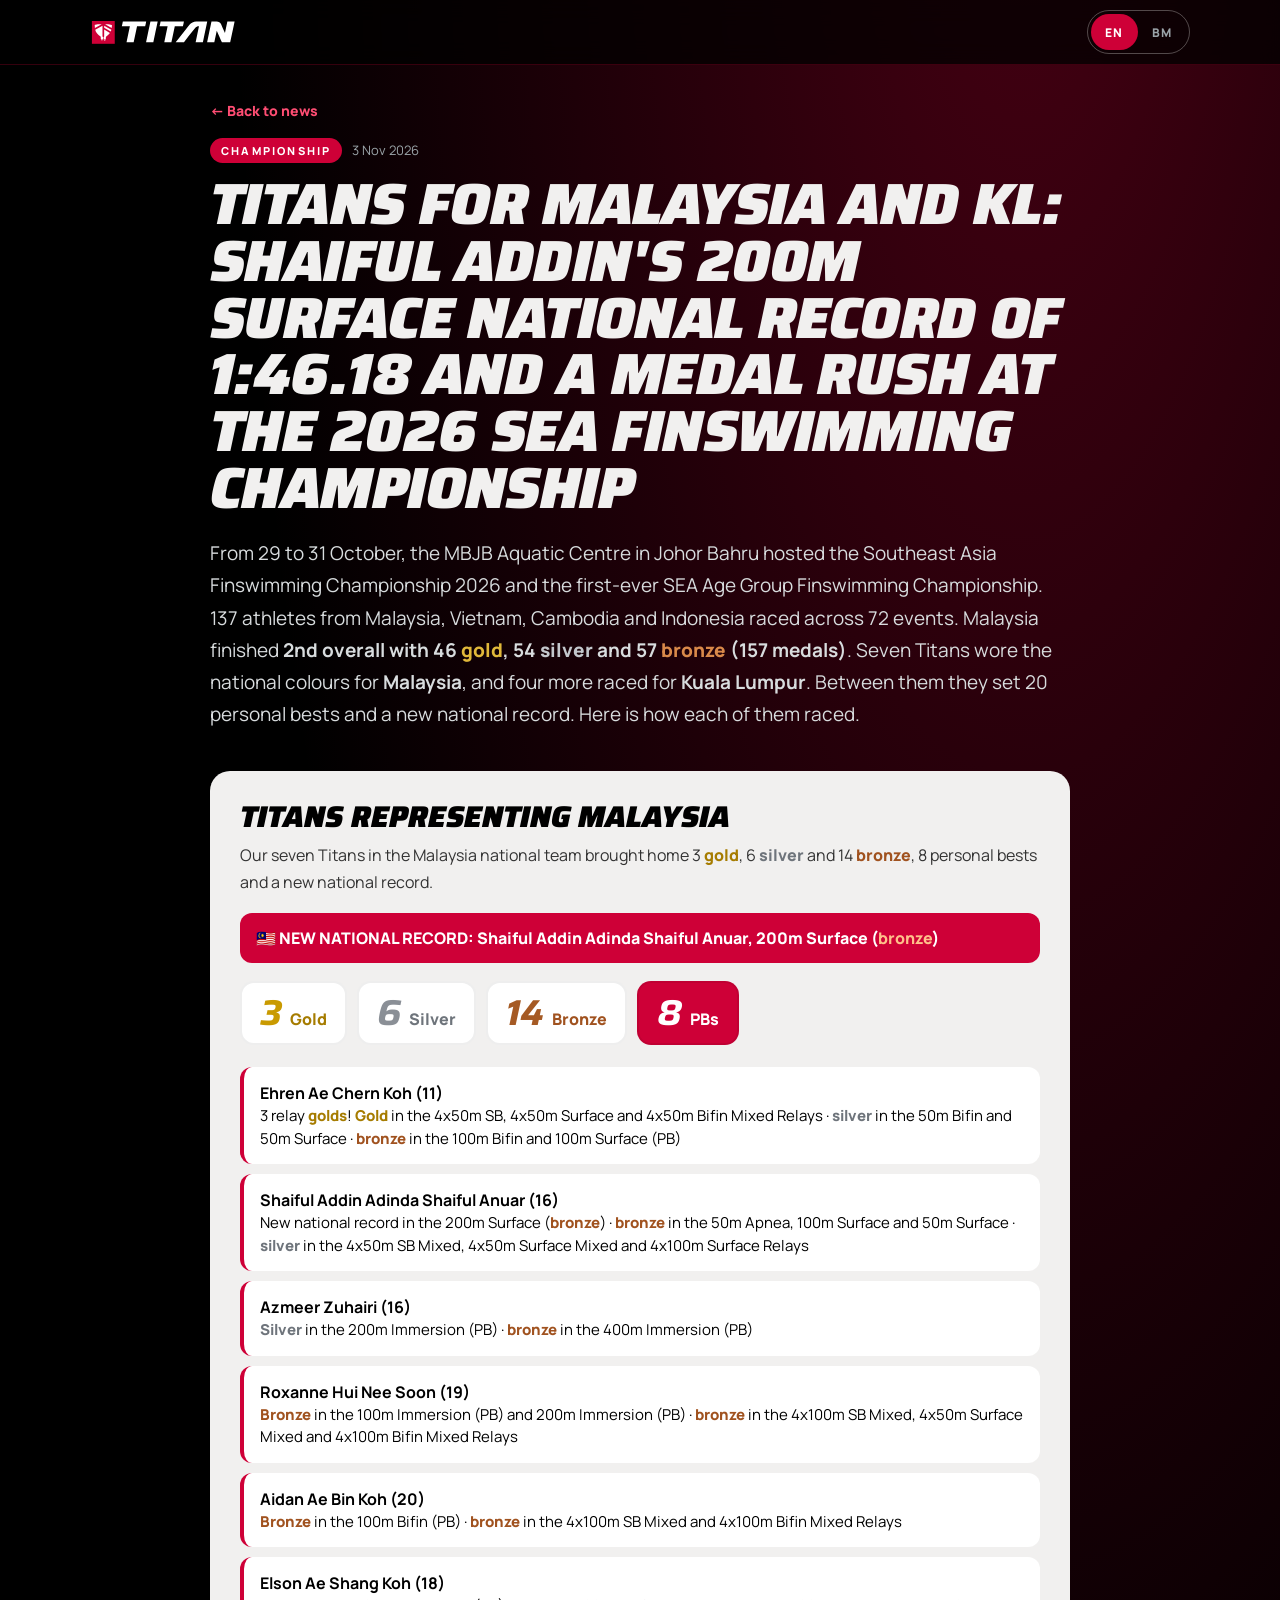
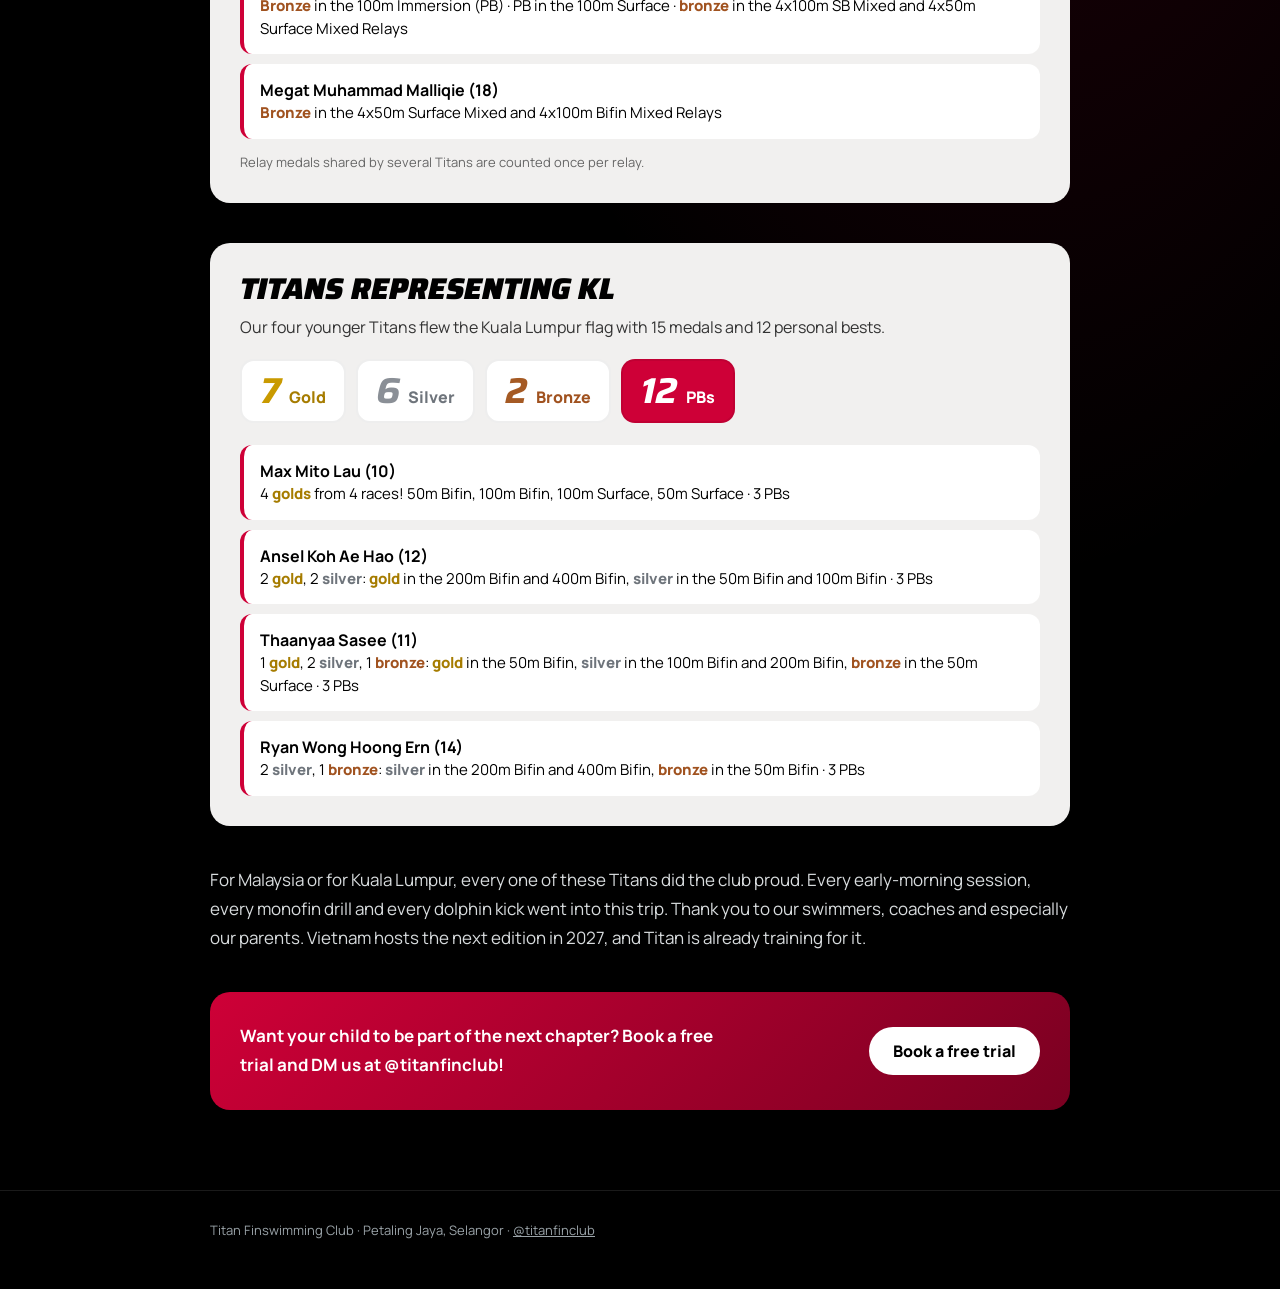
==== news/sea-finswimming-2026/index.html @ b338a616 "Titan Finswimming site at titanfins.com" ====
<!doctype html>
<html lang="en"><head>
<meta charset="utf-8"><meta name="viewport" content="width=device-width,initial-scale=1,viewport-fit=cover">
<title>Titans for Malaysia and KL: Shaiful Addin's 200m Surface national record of 1:46.18 and a medal rush at the 2026 SEA Finswimming Championship | Titan Finswimming Club</title>
<meta name="description" content="Titan Finswimming Club swimmers represented Malaysia and Kuala Lumpur at the Southeast Asia Finswimming Championship 2026 in Johor Bahru, with 20 PBs and a new national record.">
<meta property="og:type" content="article"><meta property="og:site_name" content="Titan Finswimming Club">
<meta property="og:title" content="Titans for Malaysia and KL: Shaiful Addin's 200m Surface national record of 1:46.18 and a medal rush at the 2026 SEA Finswimming Championship | Titan Finswimming Club"><meta property="og:description" content="Titan Finswimming Club swimmers represented Malaysia and Kuala Lumpur at the Southeast Asia Finswimming Championship 2026 in Johor Bahru, with 20 PBs and a new national record.">
<meta property="og:url" content="https://titanfins.com/news/sea-finswimming-2026/"><meta property="og:image" content="https://titanfins.com/assets/logo/titan-avatar.png">
<meta name="twitter:card" content="summary"><meta name="theme-color" content="#000000">
<link rel="icon" type="image/svg+xml" href="../../assets/logo/titan-mark-crimson.svg">
<link rel="preconnect" href="https://fonts.googleapis.com"><link rel="preconnect" href="https://fonts.gstatic.com" crossorigin>
<link href="https://fonts.googleapis.com/css2?family=Saira:ital,wdth,wght@0,100..125,600..900;1,100..125,700..900&family=Manrope:wght@400;600;800&display=swap" rel="stylesheet">
<link rel="stylesheet" href="../../news/news.css?v=1793702666">
</head>
<body data-page="article" data-slug="sea-finswimming-2026">
<header class="bar"><div class="wrap"><a href="../../" aria-label="Titan Finswimming Club home"><img src="../../assets/logo/titan-comb-dark.svg" alt="Titan"></a>
<div class="lang" role="group" aria-label="Language"><button type="button" data-lang="en" aria-pressed="true">EN</button><button type="button" data-lang="bm" aria-pressed="false">BM</button></div></div></header>
<main class="wrap" id="app"></main>
<footer><div class="wrap">Titan Finswimming Club · Petaling Jaya, Selangor · <a href="https://instagram.com/titanfinclub" target="_blank" rel="noopener">@titanfinclub</a></div></footer>
<script src="../../news/posts.js?v=1793702666"></script><script src="../../news/news.js?v=1793702666"></script>
</body></html>
---- news/news.css ----
:root{--red:#CE0037;--pink:#ff4d73;--off:#F1F0EF;--mute:#9aa3a8;--disp:'Saira',Impact,sans-serif;--body:'Manrope',system-ui,sans-serif;--ease:cubic-bezier(.22,1,.36,1)}
*{box-sizing:border-box;margin:0;padding:0}
body{font-family:var(--body);background:#000;color:var(--off);-webkit-font-smoothing:antialiased;background-image:radial-gradient(ellipse at 80% -10%,rgba(206,0,55,.35),transparent 55%)}
a{color:inherit}a:focus-visible,button:focus-visible{outline:3px solid var(--pink);outline-offset:3px}
.wrap{width:min(860px,100% - 40px);margin-inline:auto}
header.bar{position:sticky;top:0;z-index:10;background:rgba(0,0,0,.75);backdrop-filter:blur(12px);-webkit-backdrop-filter:blur(12px);border-bottom:1px solid rgba(206,0,55,.25)}
header.bar .wrap{display:flex;align-items:center;justify-content:space-between;gap:16px;min-height:64px;width:min(1100px,100% - 32px)}
header.bar img{height:28px;width:auto;display:block}
.lang{display:inline-flex;border:1.5px solid rgba(241,240,239,.3);border-radius:999px;padding:3px}
.lang button{font:800 12px var(--body);letter-spacing:.1em;background:none;color:var(--mute);border:0;border-radius:999px;padding:8px 14px;cursor:pointer;min-height:36px}
.lang button[aria-pressed=true]{background:var(--red);color:#fff}
.back{display:inline-block;margin:36px 0 18px;font-weight:800;font-size:14px;color:var(--pink);text-decoration:none}
h1{font-family:var(--disp);font-weight:900;font-style:italic;text-transform:uppercase;letter-spacing:-.01em;line-height:.98;font-size:clamp(32px,5.4vw,58px);margin:16px 0 20px}
h1 em{font-style:inherit;color:var(--red)}
h2{font-family:var(--disp);font-weight:900;font-style:italic;text-transform:uppercase;font-size:clamp(22px,3vw,30px);line-height:1.05;margin-bottom:10px}
.tag{font:800 11px var(--body);letter-spacing:.2em;text-transform:uppercase;color:#fff;background:var(--red);padding:5px 11px;border-radius:999px}
.date{color:var(--mute);font-size:13px;margin-left:10px}
p{line-height:1.7;font-size:17px;color:#d8dcde}
.lede{font-size:19px}
.kl{margin:40px 0;padding:30px;border-radius:20px;background:var(--off);color:#000}
.kl p{color:#333;font-size:16px}
.chips{display:flex;gap:10px;flex-wrap:wrap;margin:18px 0 22px}
.chip{display:flex;align-items:baseline;gap:8px;padding:12px 18px;border-radius:14px;font-weight:800;background:#fff;border:2px solid #0001}
.chip b{font-family:var(--disp);font-style:italic;font-size:36px;line-height:1}
.chip.g b{color:#c99a00}.chip.s b{color:#8a8f96}.chip.b b{color:#a55a24}.chip.p{background:var(--red);color:#fff}
ul.sw{list-style:none;display:grid;gap:10px}
.kl li{padding:14px 16px;background:#fff;border-radius:12px;border-left:4px solid var(--red);line-height:1.5;font-size:15px}
.kl li strong{display:block;font-size:16px}
.tm li{display:flex;justify-content:space-between;gap:12px;flex-wrap:wrap;padding:13px 0;border-bottom:1px solid #ffffff1f;font-size:15px}
.tm li span{color:var(--mute)}
.soon{display:inline-block;margin-top:14px;font-size:13px;font-weight:700;color:var(--pink);border:1px dashed rgba(255,77,115,.55);border-radius:999px;padding:6px 14px}
.outro{margin-top:40px}
.cta{margin:40px 0 80px;padding:30px;border-radius:20px;background:linear-gradient(135deg,var(--red),#7a0021);display:flex;justify-content:space-between;align-items:center;gap:20px;flex-wrap:wrap}
.cta p{color:#fff;font-weight:700;max-width:46ch}
.btn{display:inline-flex;align-items:center;min-height:48px;padding:0 24px;border-radius:999px;background:#fff;color:#000;font-weight:800;text-decoration:none;transition:transform .2s var(--ease)}
.btn:hover{transform:scale(1.04)}
/* list */
.list{margin:30px 0 80px;border-top:1px solid #ffffff22}
.nitem{display:grid;grid-template-columns:150px 1fr auto;gap:22px;align-items:center;padding:24px 6px;border-bottom:1px solid #ffffff22;text-decoration:none;transition:background .3s var(--ease),padding .3s var(--ease)}
.nitem:hover{background:rgba(206,0,55,.14);padding-left:16px}
.nitem .meta{display:flex;flex-direction:column;gap:8px;align-items:flex-start}.nitem .date{margin:0}
.nitem b{display:block;font-family:var(--disp);font-weight:900;font-style:italic;text-transform:uppercase;font-size:clamp(19px,2.4vw,26px);line-height:1.05}
.nitem .nt span{display:block;color:var(--mute);margin-top:8px;font-size:15px;line-height:1.5}
.go{font-weight:800;color:var(--pink);white-space:nowrap}
footer{padding:30px 0 50px;color:var(--mute);font-size:13px;border-top:1px solid #ffffff1a}
.fade{animation:fade .8s var(--ease) both}@keyframes fade{from{opacity:0;transform:translateY(24px)}}
@media (prefers-reduced-motion:reduce){.fade{animation:none}*{transition:none!important}}
@media (max-width:700px){.nitem{grid-template-columns:1fr;gap:10px}.kl,.cta{padding:22px}.chip b{font-size:28px}p{font-size:16px}}
.nr{margin:16px 0 4px;padding:14px 16px;border-radius:12px;background:var(--red);color:#fff;font-weight:800;line-height:1.4}
.kl .note{font-size:13px;color:#666;margin-top:12px}

.m-gold,.m-silver,.m-bronze{font-weight:800}.m-gold{color:#E0B83A}.m-silver{color:#C3C7CC}.m-bronze{color:#D9894A}.kl .m-gold{color:#A67C00}.kl .m-silver{color:#6E747B}.kl .m-bronze{color:#A0521F}
.kl .nr .m-gold{color:#FFD86B}.kl .nr .m-silver{color:#E6E8EB}.kl .nr .m-bronze{color:#FFC08A}
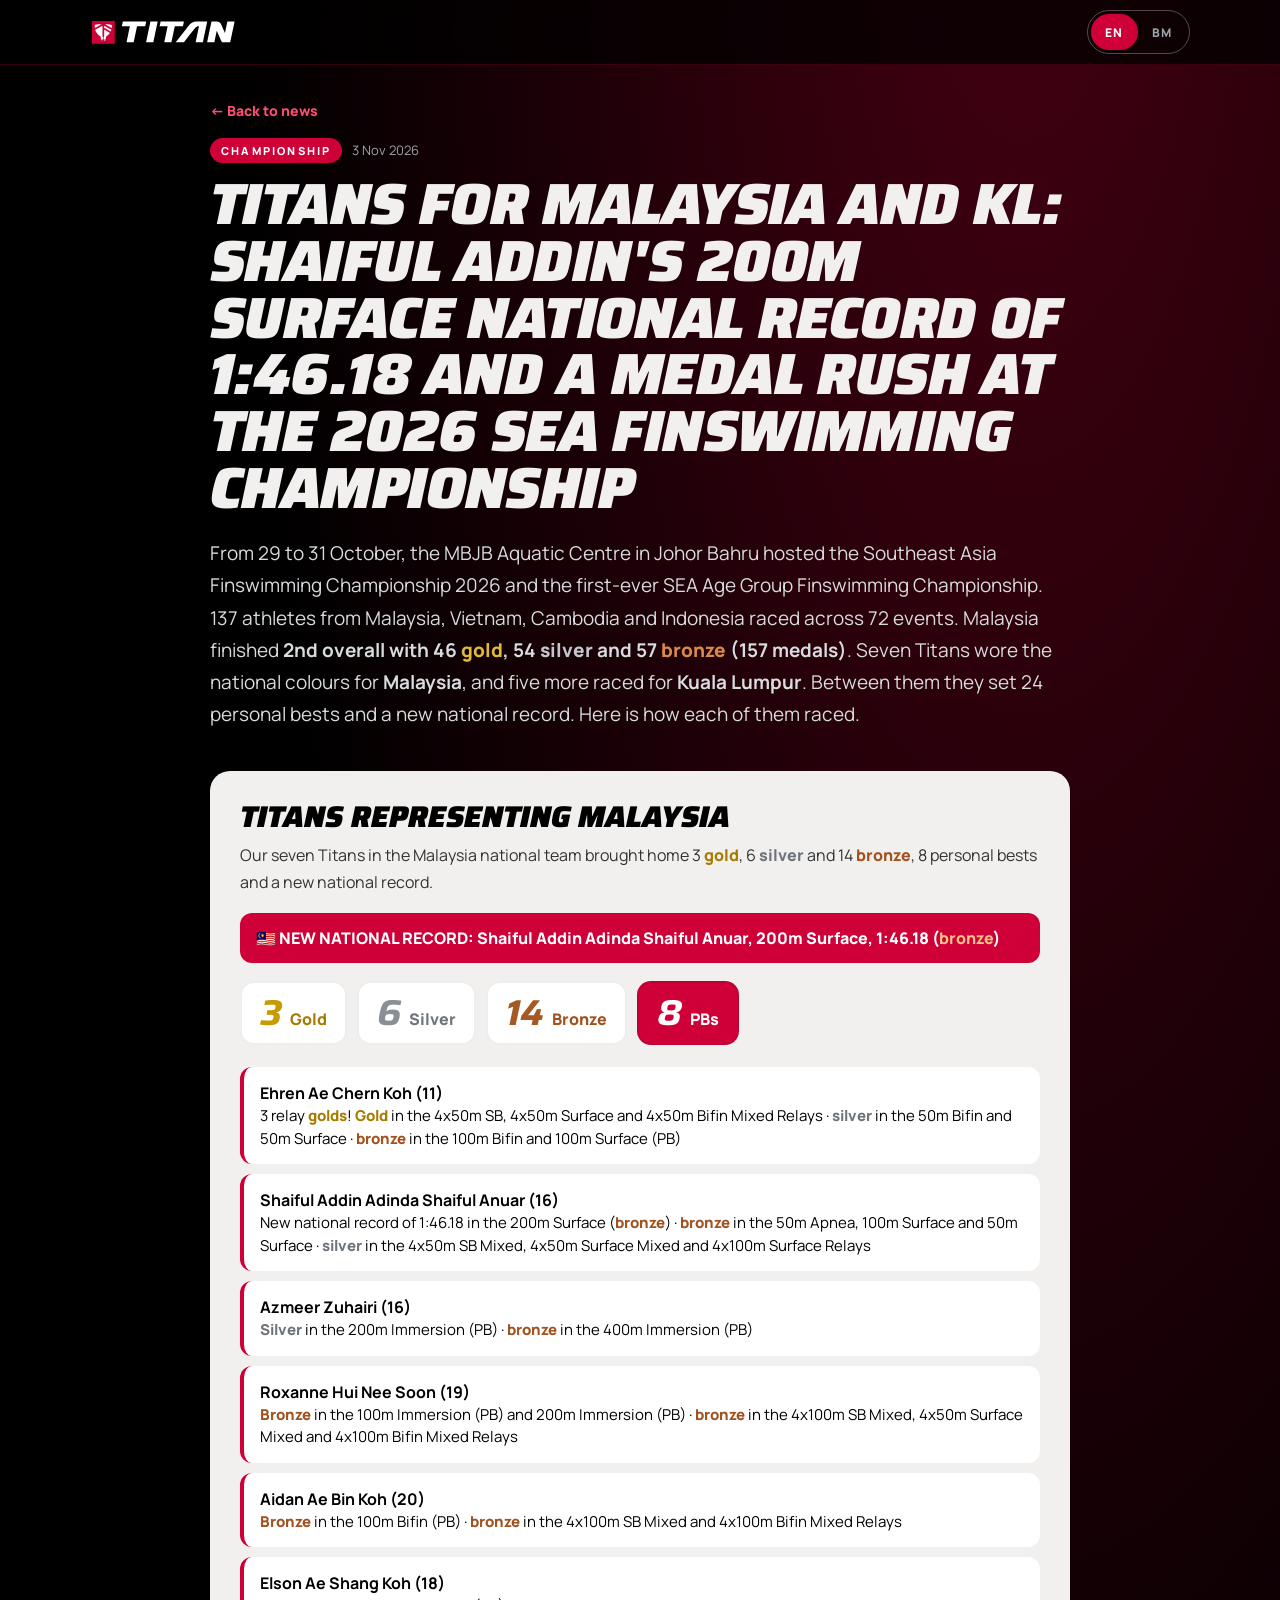
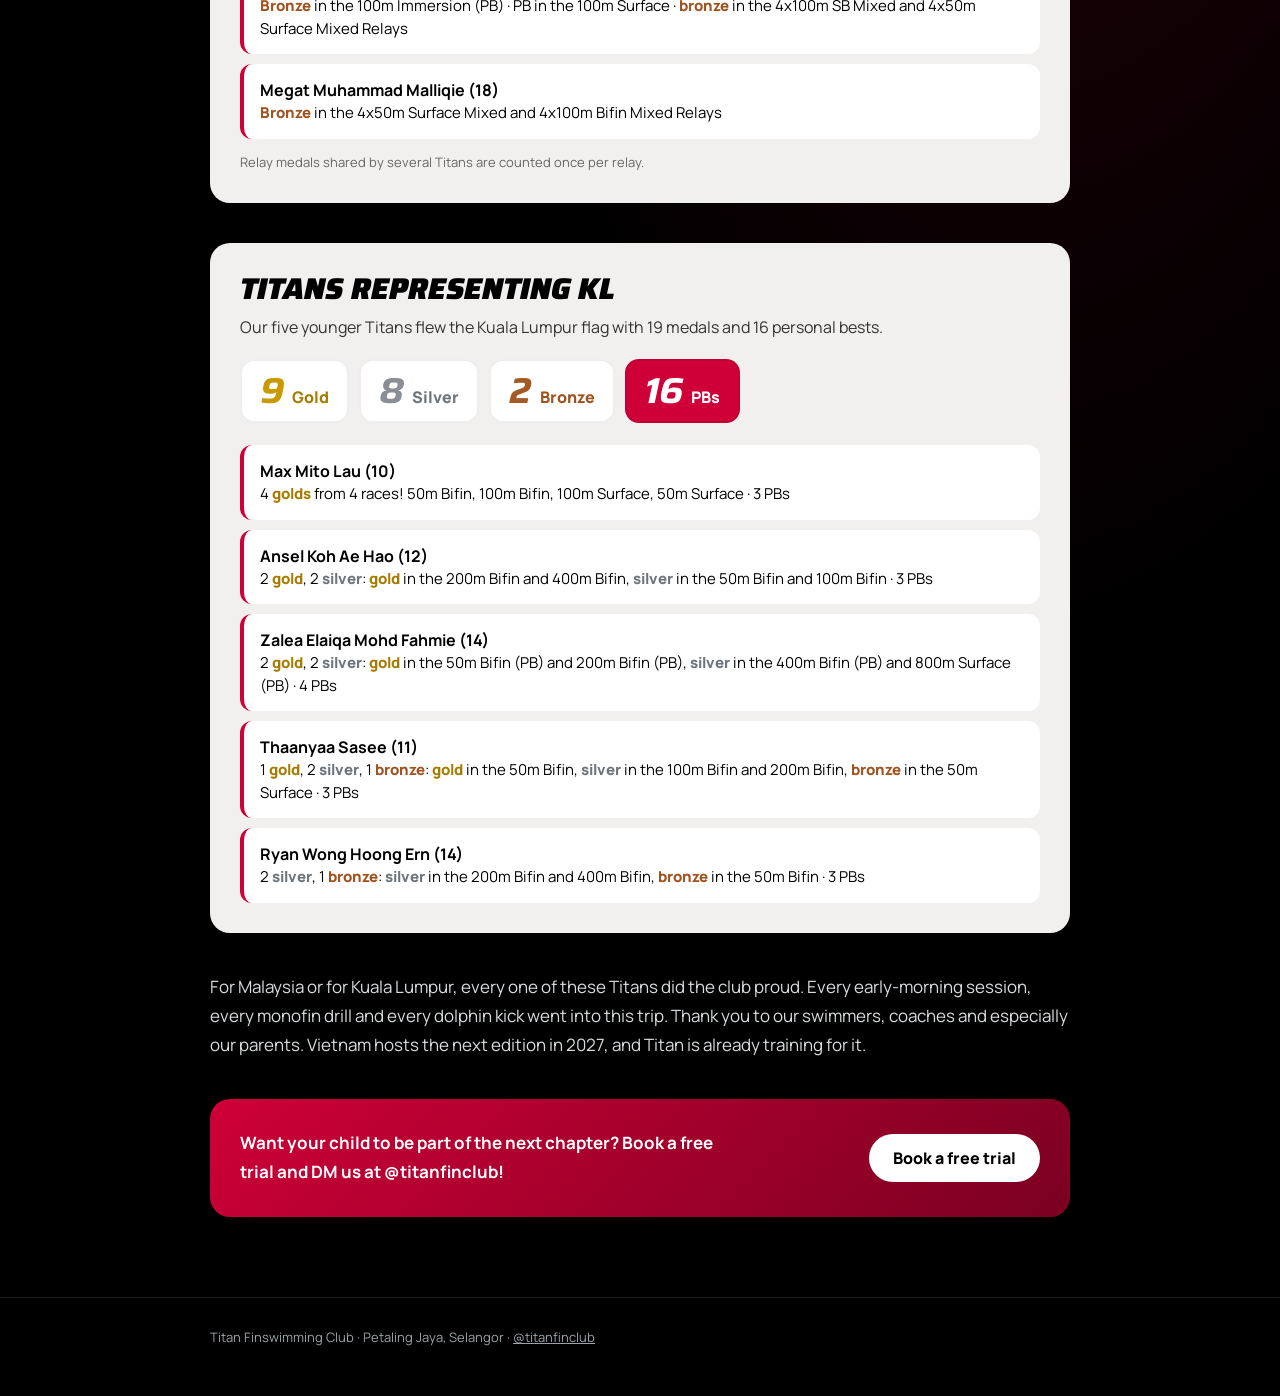
==== commit 30172090: "Add Zalea to KL group on SEA news" ====
--- a/news/sea-finswimming-2026/index.html
+++ b/news/sea-finswimming-2026/index.html
@@ -2,9 +2,9 @@
 <html lang="en"><head>
 <meta charset="utf-8"><meta name="viewport" content="width=device-width,initial-scale=1,viewport-fit=cover">
 <title>Titans for Malaysia and KL: Shaiful Addin's 200m Surface national record of 1:46.18 and a medal rush at the 2026 SEA Finswimming Championship | Titan Finswimming Club</title>
-<meta name="description" content="Titan Finswimming Club swimmers represented Malaysia and Kuala Lumpur at the Southeast Asia Finswimming Championship 2026 in Johor Bahru, with 20 PBs and a new national record.">
+<meta name="description" content="Titan Finswimming Club swimmers represented Malaysia and Kuala Lumpur at the Southeast Asia Finswimming Championship 2026 in Johor Bahru, with 24 PBs and a new national record.">
 <meta property="og:type" content="article"><meta property="og:site_name" content="Titan Finswimming Club">
-<meta property="og:title" content="Titans for Malaysia and KL: Shaiful Addin's 200m Surface national record of 1:46.18 and a medal rush at the 2026 SEA Finswimming Championship | Titan Finswimming Club"><meta property="og:description" content="Titan Finswimming Club swimmers represented Malaysia and Kuala Lumpur at the Southeast Asia Finswimming Championship 2026 in Johor Bahru, with 20 PBs and a new national record.">
+<meta property="og:title" content="Titans for Malaysia and KL: Shaiful Addin's 200m Surface national record of 1:46.18 and a medal rush at the 2026 SEA Finswimming Championship | Titan Finswimming Club"><meta property="og:description" content="Titan Finswimming Club swimmers represented Malaysia and Kuala Lumpur at the Southeast Asia Finswimming Championship 2026 in Johor Bahru, with 24 PBs and a new national record.">
 <meta property="og:url" content="https://titanfins.com/news/sea-finswimming-2026/"><meta property="og:image" content="https://titanfins.com/assets/logo/titan-avatar.png">
 <meta name="twitter:card" content="summary"><meta name="theme-color" content="#000000">
 <link rel="icon" type="image/svg+xml" href="../../assets/logo/titan-mark-crimson.svg">
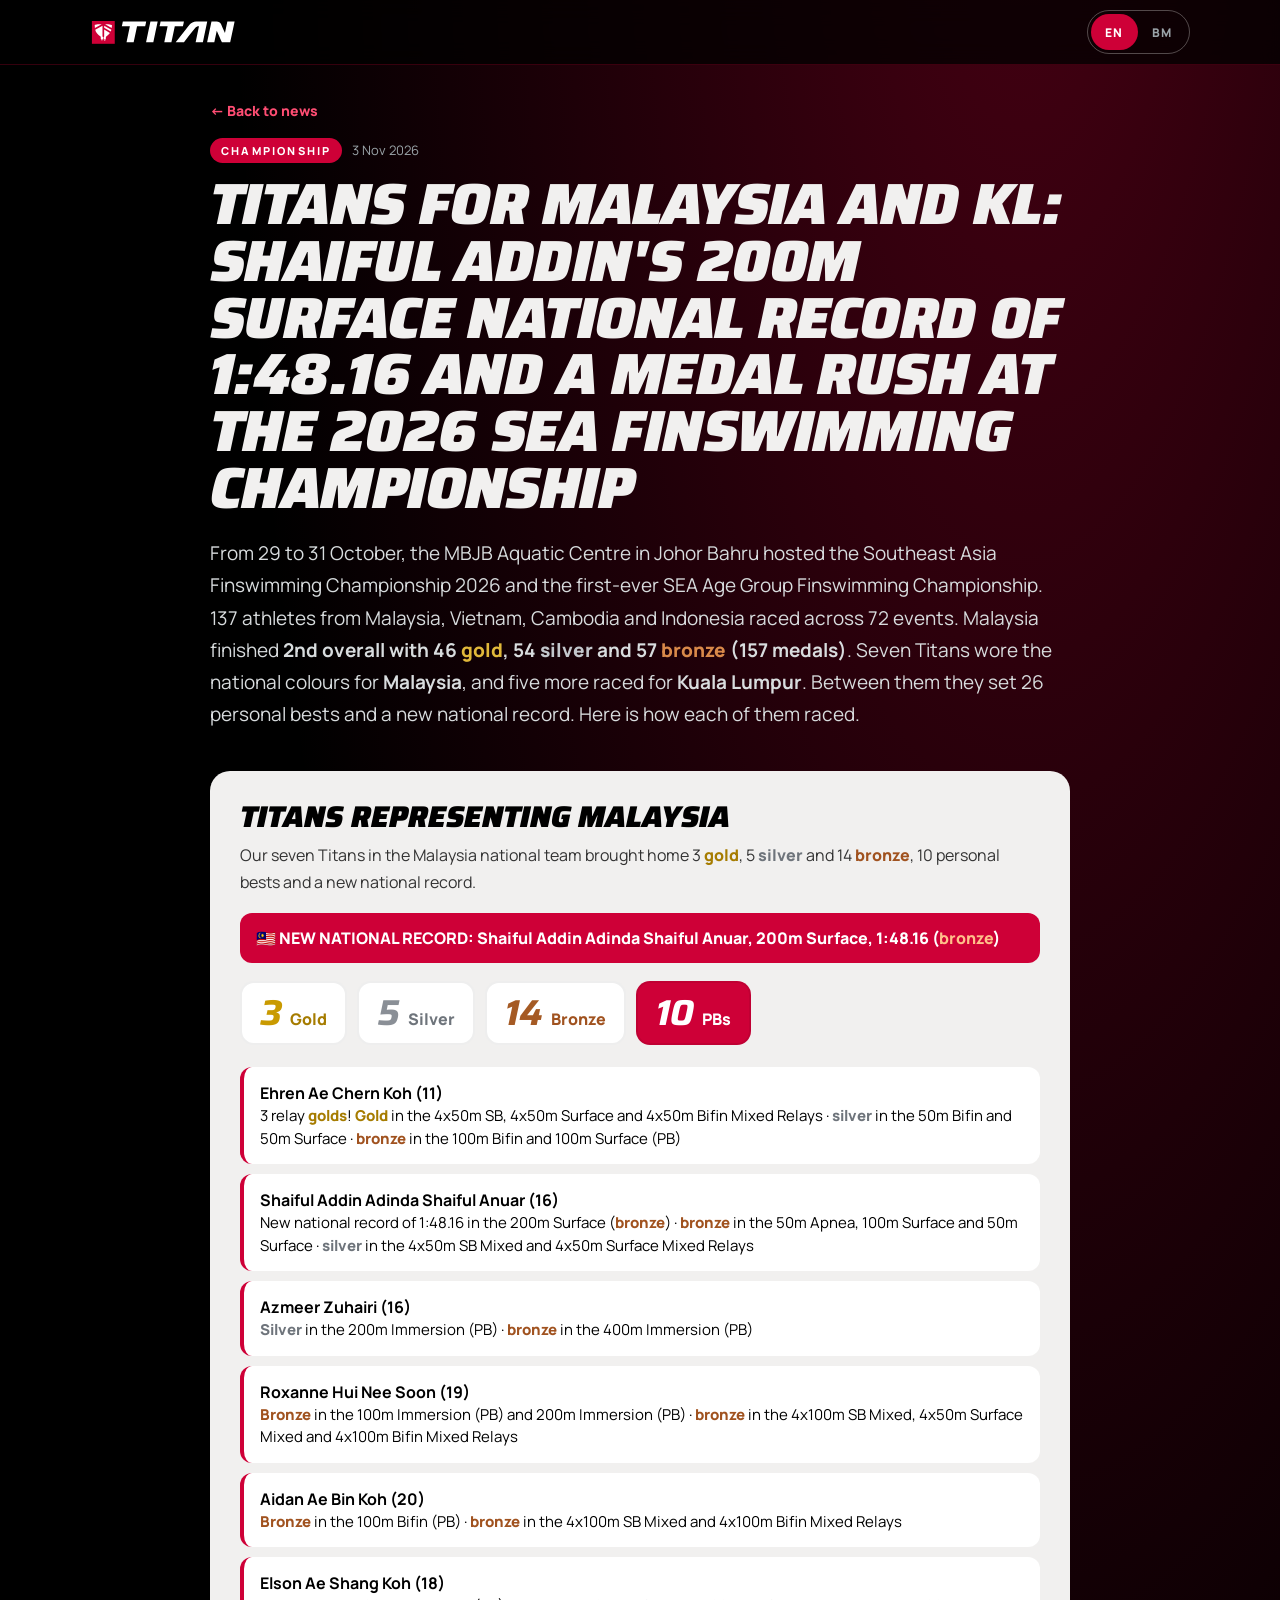
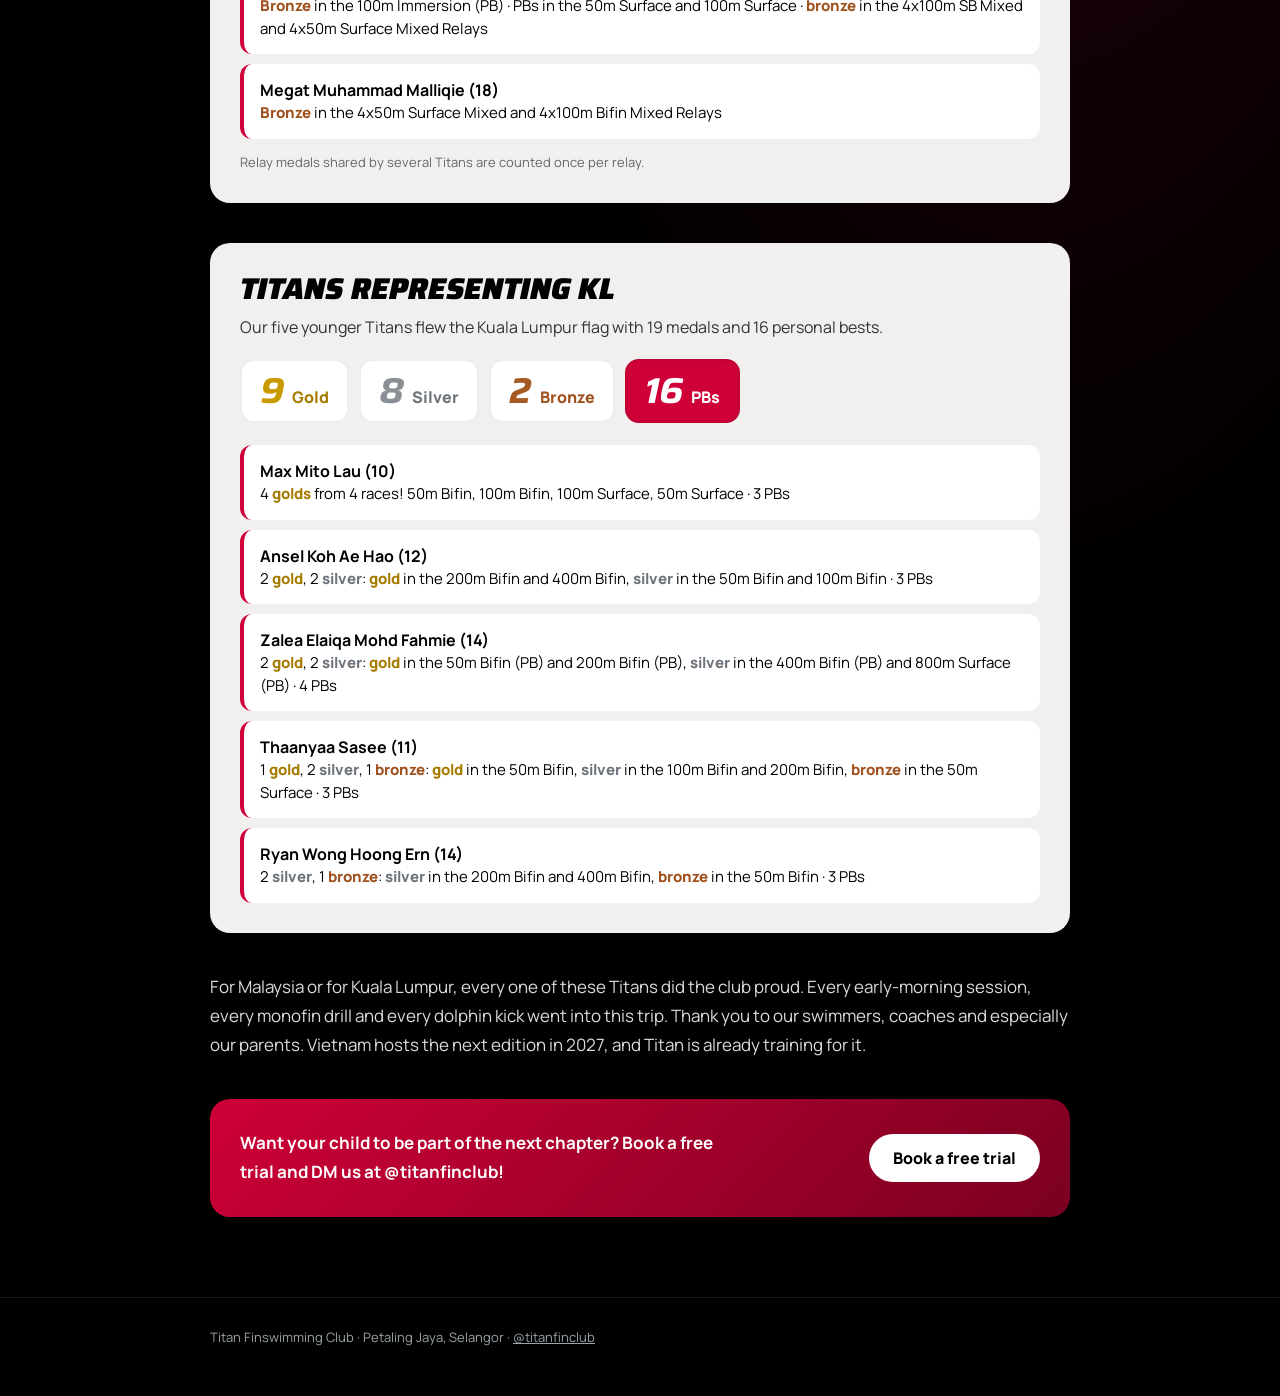
==== commit 1be85ce5: "Fix SEA results: Shaiful time/relays, Elson PB, totals" ====
--- a/news/sea-finswimming-2026/index.html
+++ b/news/sea-finswimming-2026/index.html
@@ -1,10 +1,10 @@
 <!doctype html>
 <html lang="en"><head>
 <meta charset="utf-8"><meta name="viewport" content="width=device-width,initial-scale=1,viewport-fit=cover">
-<title>Titans for Malaysia and KL: Shaiful Addin's 200m Surface national record of 1:46.18 and a medal rush at the 2026 SEA Finswimming Championship | Titan Finswimming Club</title>
-<meta name="description" content="Titan Finswimming Club swimmers represented Malaysia and Kuala Lumpur at the Southeast Asia Finswimming Championship 2026 in Johor Bahru, with 24 PBs and a new national record.">
+<title>Titans for Malaysia and KL: Shaiful Addin's 200m Surface national record of 1:48.16 and a medal rush at the 2026 SEA Finswimming Championship | Titan Finswimming Club</title>
+<meta name="description" content="Titan Finswimming Club swimmers represented Malaysia and Kuala Lumpur at the Southeast Asia Finswimming Championship 2026 in Johor Bahru, with 26 PBs and a new national record.">
 <meta property="og:type" content="article"><meta property="og:site_name" content="Titan Finswimming Club">
-<meta property="og:title" content="Titans for Malaysia and KL: Shaiful Addin's 200m Surface national record of 1:46.18 and a medal rush at the 2026 SEA Finswimming Championship | Titan Finswimming Club"><meta property="og:description" content="Titan Finswimming Club swimmers represented Malaysia and Kuala Lumpur at the Southeast Asia Finswimming Championship 2026 in Johor Bahru, with 24 PBs and a new national record.">
+<meta property="og:title" content="Titans for Malaysia and KL: Shaiful Addin's 200m Surface national record of 1:48.16 and a medal rush at the 2026 SEA Finswimming Championship | Titan Finswimming Club"><meta property="og:description" content="Titan Finswimming Club swimmers represented Malaysia and Kuala Lumpur at the Southeast Asia Finswimming Championship 2026 in Johor Bahru, with 26 PBs and a new national record.">
 <meta property="og:url" content="https://titanfins.com/news/sea-finswimming-2026/"><meta property="og:image" content="https://titanfins.com/assets/logo/titan-avatar.png">
 <meta name="twitter:card" content="summary"><meta name="theme-color" content="#000000">
 <link rel="icon" type="image/svg+xml" href="../../assets/logo/titan-mark-crimson.svg">
